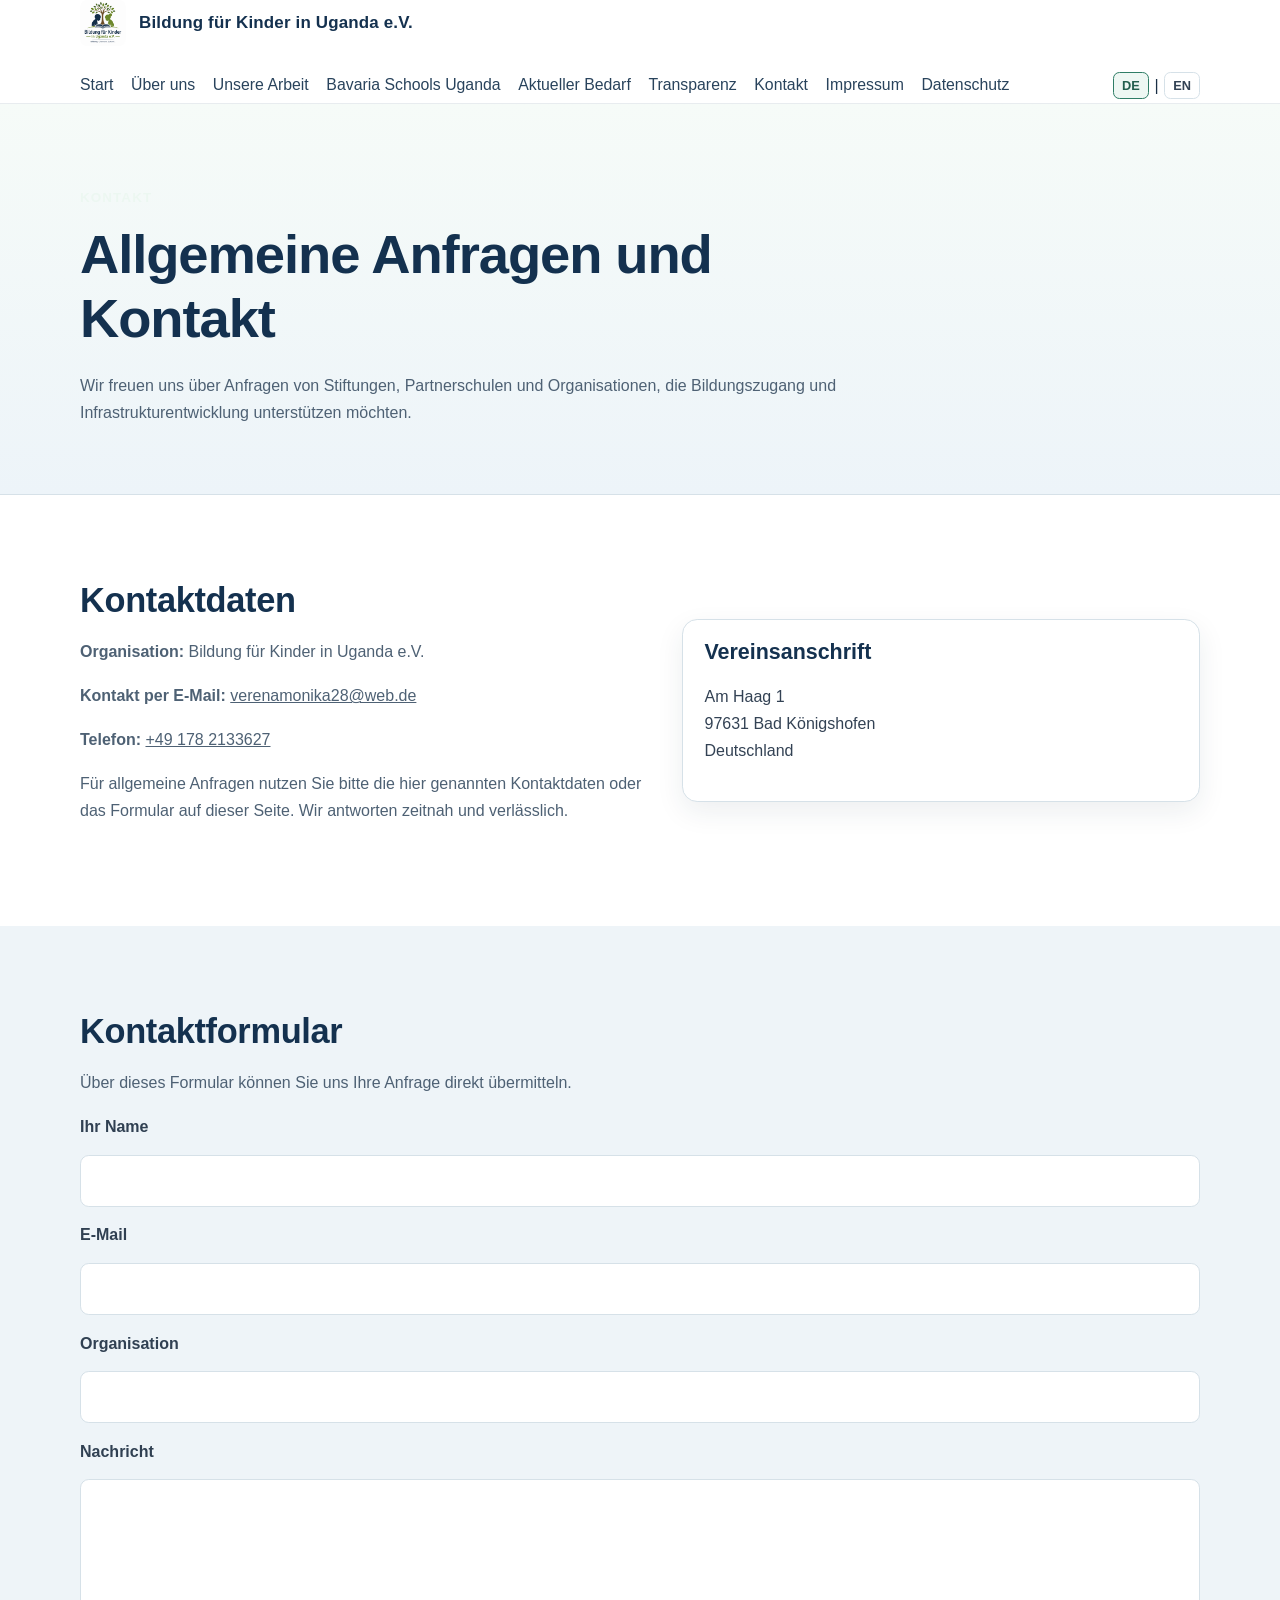
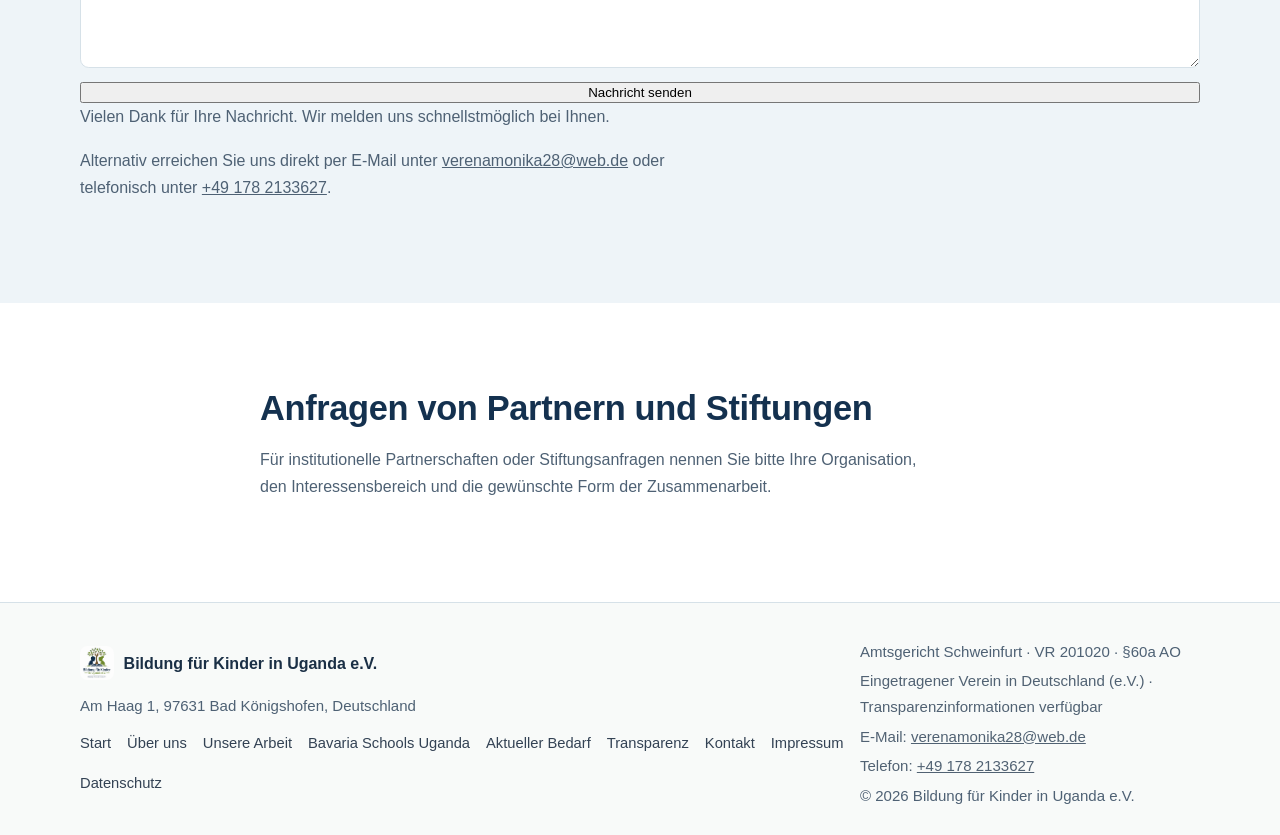
==== contact.html @ a5f2689e "Initial NGO website commit" ====
<!doctype html>
<html lang="de">
  <head>
    <meta charset="UTF-8" />
    <meta name="viewport" content="width=device-width, initial-scale=1.0" />
    <meta
      name="description"
      content="Kontaktseite von Bildung für Kinder in Uganda e.V. mit Vereinsanschrift, Anfrageinformationen und statischer Kontaktformular-Oberfläche."
      data-en="Contact page for Bildung für Kinder in Uganda e.V. with registered address, enquiry information, and a static contact form interface."
    />
    <title data-en="Contact | Bildung für Kinder in Uganda e.V.">Kontakt | Bildung für Kinder in Uganda e.V.</title>
    <!-- Replace with real favicon later -->
    <link rel="icon" href="assets/images/favicon.png" />
    <link rel="stylesheet" href="assets/css/styles.css" />
  </head>
  <body>
    <a class="skip-link" href="#main-content" data-en="Skip to main content">Zum Inhalt springen</a>
    <form name="contact" netlify hidden>
      <input type="text" name="name" />
      <input type="email" name="email" />
      <input type="text" name="organisation" />
      <textarea name="message"></textarea>
    </form>
    <header class="site-header">
      <div class="container nav-wrap">
        <a class="logo" href="index.html">
          <img
            class="logo-img"
            src="assets/images/logo-bildung-fuer-kinder-uganda-ev.png"
            alt="Logo von Bildung für Kinder in Uganda e.V."
          />
          <span class="logo-text">Bildung für Kinder in Uganda e.V.</span>
        </a>
        <button class="menu-toggle" type="button" aria-expanded="false" aria-controls="primary-nav" data-en="Menu">Menü</button>
        <nav id="primary-nav" class="nav" aria-label="Primary navigation">
          <a href="index.html" data-en="Home">Start</a>
          <a href="about.html" data-en="About">Über uns</a>
          <a href="our-work.html" data-en="Our Work">Unsere Arbeit</a>
          <a href="bavaria-schools.html">Bavaria Schools Uganda</a>
          <a href="current-needs.html" data-en="Current Needs">Aktueller Bedarf</a>
          <a href="transparency.html" data-en="Transparency">Transparenz</a>
          <a href="contact.html" data-en="Contact">Kontakt</a>
          <a href="impressum.html">Impressum</a>
          <a href="privacy.html" data-en="Privacy">Datenschutz</a>
        </nav>
        <div class="lang-switcher" aria-label="Sprachauswahl">
          <button class="lang-btn active" type="button" data-lang="de">DE</button><span>|</span><button class="lang-btn" type="button" data-lang="en">EN</button>
        </div>
      </div>
    </header>

    <main id="main-content">
      <section class="page-hero">
        <div class="container">
          <p class="eyebrow" data-en="Contact">Kontakt</p>
          <h1 data-en="General enquiries and partnership contact">Allgemeine Anfragen und Kontakt</h1>
          <p data-en="We welcome enquiries from foundations, partner schools, and organisations interested in supporting educational access and infrastructure development.">
            Wir freuen uns über Anfragen von Stiftungen, Partnerschulen und Organisationen, die
            Bildungszugang und Infrastrukturentwicklung unterstützen möchten.
          </p>
        </div>
      </section>

      <section class="section">
        <div class="container two-col">
          <div>
            <h2 data-en="Contact Details">Kontaktdaten</h2>
            <p><strong data-en="Organisation:">Organisation:</strong> Bildung für Kinder in Uganda e.V.</p>
            <p><strong data-en="Contact by email:">Kontakt per E-Mail:</strong> <a href="mailto:verenamonika28@web.de">verenamonika28@web.de</a></p>
            <p><strong data-en="Phone:">Telefon:</strong> <a href="tel:+491782133627">+49 178 2133627</a></p>
            <p data-en="For general enquiries, please use the contact details listed here or the form on this page. We aim to respond as promptly as possible.">
              Für allgemeine Anfragen nutzen Sie bitte die hier genannten Kontaktdaten oder das
              Formular auf dieser Seite. Wir antworten zeitnah und verlässlich.
            </p>
          </div>
          <div class="panel">
            <h3 data-en="Registered Address">Vereinsanschrift</h3>
            <p class="address">
              Am Haag 1<br />
              97631 Bad Königshofen<br />
              Deutschland
            </p>
          </div>
        </div>
      </section>

      <section class="section section-alt">
        <div class="container">
          <h2 data-en="Contact Form">Kontaktformular</h2>
          <p data-en="You can use this form to send us your enquiry directly.">
            Über dieses Formular können Sie uns Ihre Anfrage direkt übermitteln.
          </p>
          <form
            class="form-grid"
            name="contact"
            method="POST"
            data-netlify="true"
            action="/thank-you.html"
          >
            <input type="hidden" name="form-name" value="contact" />

            <label for="name">Ihr Name</label>
            <input id="name" type="text" name="name" required />

            <label for="email">E-Mail</label>
            <input id="email" type="email" name="email" required />

            <label for="organisation">Organisation</label>
            <input id="organisation" type="text" name="organisation" />

            <label for="message">Nachricht</label>
            <textarea id="message" name="message" rows="6" required></textarea>

            <button type="submit">Nachricht senden</button>
          </form>
          <p data-en="Thank you for your message. We will respond as quickly as possible.">
            Vielen Dank für Ihre Nachricht. Wir melden uns schnellstmöglich bei Ihnen.
          </p>
          <p data-en="Alternatively, you can reach us directly by email at verenamonika28@web.de or by phone at +49 178 2133627.">
            Alternativ erreichen Sie uns direkt per E-Mail unter
            <a href="mailto:verenamonika28@web.de">verenamonika28@web.de</a>
            oder telefonisch unter <a href="tel:+491782133627">+49 178 2133627</a>.
          </p>
        </div>
      </section>

      <section class="section">
        <div class="container narrow">
          <h2 data-en="Partnership and Foundation Enquiries">Anfragen von Partnern und Stiftungen</h2>
          <p data-en="For institutional partnerships or foundation enquiries, please include your organization details, area of interest, and preferred form of cooperation.">
            Für institutionelle Partnerschaften oder Stiftungsanfragen nennen Sie bitte Ihre
            Organisation, den Interessensbereich und die gewünschte Form der Zusammenarbeit.
          </p>
        </div>
      </section>
    </main>

    <footer class="site-footer">
      <div class="container footer-grid">
        <div>
          <strong>
            <img
              class="footer-logo"
              src="assets/images/logo-bildung-fuer-kinder-uganda-ev.png"
              alt="Logo von Bildung für Kinder in Uganda e.V."
            />
            Bildung für Kinder in Uganda e.V.
          </strong>
          <p data-en="Am Haag 1, 97631 Bad Königshofen, Germany">Am Haag 1, 97631 Bad Königshofen, Deutschland</p>
          <ul class="footer-links">
            <li><a href="index.html" data-en="Home">Start</a></li>
            <li><a href="about.html" data-en="About">Über uns</a></li>
            <li><a href="our-work.html" data-en="Our Work">Unsere Arbeit</a></li>
            <li><a href="bavaria-schools.html">Bavaria Schools Uganda</a></li>
            <li><a href="current-needs.html" data-en="Current Needs">Aktueller Bedarf</a></li>
            <li><a href="transparency.html" data-en="Transparency">Transparenz</a></li>
            <li><a href="contact.html" data-en="Contact">Kontakt</a></li>
            <li><a href="impressum.html">Impressum</a></li>
            <li><a href="privacy.html" data-en="Privacy">Datenschutz</a></li>
          </ul>
        </div>
        <div>
          <p>Amtsgericht Schweinfurt · VR 201020 · §60a AO</p>
          <p class="footer-note" data-en="Registered association in Germany (e.V.) · Transparency information available">Eingetragener Verein in Deutschland (e.V.) · Transparenzinformationen verfügbar</p>
          <p class="footer-note">E-Mail: <a href="mailto:verenamonika28@web.de">verenamonika28@web.de</a></p>
          <p class="footer-note">Telefon: <a href="tel:+491782133627">+49 178 2133627</a></p>
          <p>© 2026 Bildung für Kinder in Uganda e.V.</p>
        </div>
      </div>
    </footer>

    <script src="assets/js/main.js"></script>
  </body>
</html>
---- assets/css/styles.css ----
:root {
  --bg: #ffffff;
  --text: #1a2f45;
  --muted: #4e6174;
  --heading: #14314f;
  --accent: #2f7d66;
  --accent-dark: #235f4e;
  --surface: #f5f9f7;
  --surface-alt: #eef4f8;
  --border: #d6e1e8;
  --shadow: 0 10px 28px rgba(21, 47, 70, 0.08);
}

*,
*::before,
*::after {
  box-sizing: border-box;
}

html {
  scroll-behavior: smooth;
}

body {
  margin: 0;
  font-family: "Inter", "Segoe UI", Roboto, Arial, sans-serif;
  line-height: 1.7;
  color: var(--text);
  background: var(--bg);
  overflow-x: hidden;
}

img {
  max-width: 100%;
  display: block;
}

a {
  color: inherit;
}

.container {
  width: min(1120px, 92%);
  margin: 0 auto;
}

.narrow {
  width: min(760px, 100%);
}

.section {
  padding: 5.3rem 0;
}

.section-alt {
  background: var(--surface-alt);
}

.section-highlight {
  background: var(--surface);
  border-top: 1px solid var(--border);
  border-bottom: 1px solid var(--border);
}

.section-cta {
  background: linear-gradient(180deg, #f6fbf8 0%, #eef8f3 100%);
}

h1,
h2,
h3 {
  line-height: 1.18;
  margin: 0 0 1.1rem;
  color: var(--heading);
}

h1 {
  font-size: clamp(2.1rem, 4.6vw, 3.4rem);
  letter-spacing: -0.02em;
}

h2 {
  font-size: clamp(1.55rem, 2.7vw, 2.15rem);
  letter-spacing: -0.01em;
}

h3 {
  font-size: clamp(1.12rem, 1.9vw, 1.34rem);
}

p {
  margin: 0 0 1.05rem;
  color: var(--muted);
}

main p,
main li {
  max-width: 74ch;
}

.skip-link {
  position: absolute;
  left: -999px;
  top: 0.5rem;
  background: #0f1720;
  color: #fff;
  padding: 0.6rem 0.9rem;
  border-radius: 0.4rem;
}

.skip-link:focus {
  left: 0.75rem;
  z-index: 9999;
}

.site-header {
  position: sticky;
  top: 0;
  z-index: 20;
  background: rgba(255, 255, 255, 0.95);
  backdrop-filter: blur(8px);
  border-bottom: 1px solid #e8ecef;
}

.nav-wrap {
  display: flex;
  align-items: center;
  justify-content: space-between;
  gap: 1.4rem;
  min-height: 92px;
  flex-wrap: wrap;
}

.logo {
  display: inline-flex;
  align-items: center;
  gap: 0.82rem;
  text-decoration: none;
  font-weight: 700;
  color: var(--heading);
  letter-spacing: 0.01em;
}

.logo-img {
  width: 46px;
  height: 46px;
  object-fit: contain;
  border-radius: 0.45rem;
  flex-shrink: 0;
}

.logo-text {
  line-height: 1.25;
  font-size: 1.06rem;
}

.nav {
  display: flex;
  align-items: center;
  gap: 1.1rem;
  flex-wrap: wrap;
  justify-content: flex-end;
}

.nav a {
  text-decoration: none;
  color: #29435c;
  font-weight: 500;
  font-size: 0.99rem;
  padding: 0.24rem 0;
}

.nav a:hover,
.nav a:focus-visible {
  color: var(--accent);
}

.menu-toggle {
  display: none;
  border: 1px solid var(--border);
  background: #fff;
  border-radius: 0.55rem;
  padding: 0.5rem 0.85rem;
  font-weight: 600;
  color: #263445;
}

.lang-switcher {
  display: inline-flex;
  align-items: center;
  gap: 0.35rem;
  margin-left: 0.4rem;
}

.lang-btn {
  border: 1px solid var(--border);
  background: #fff;
  color: #334254;
  border-radius: 0.4rem;
  padding: 0.3rem 0.5rem;
  font-size: 0.8rem;
  font-weight: 600;
  cursor: pointer;
}

.lang-btn.active {
  border-color: var(--accent);
  color: var(--accent-dark);
  background: #eef7f3;
}

.hero {
  position: relative;
  min-height: 72vh;
  display: grid;
}

.hero img {
  width: 100%;
  height: 100%;
  object-fit: cover;
  min-height: 72vh;
  background: #dfe8e3;
}

.hero-overlay {
  position: absolute;
  inset: 0;
  background: linear-gradient(100deg, rgba(13, 28, 45, 0.8), rgba(27, 82, 62, 0.52));
  display: flex;
  align-items: center;
}

.hero-content {
  max-width: 760px;
  color: #fff;
}

.hero-content p {
  color: rgba(247, 251, 248, 0.96);
  font-size: 1.06rem;
}

.eyebrow {
  text-transform: uppercase;
  letter-spacing: 0.08em;
  font-size: 0.84rem;
  font-weight: 600;
  color: #ecf7f1;
  margin-bottom: 0.8rem;
}

.hero-actions {
  display: flex;
  flex-wrap: wrap;
  gap: 0.95rem;
  margin-top: 2rem;
}

.hero-content h1 {
  color: #ffffff;
  margin-bottom: 1.15rem;
  font-size: clamp(2.35rem, 5vw, 3.7rem);
}

.page-hero {
  background: linear-gradient(180deg, #f6fbf8 0%, #edf4f9 100%);
  border-bottom: 1px solid var(--border);
  padding: 5.2rem 0 3.2rem;
}

.page-hero h1 {
  max-width: 780px;
}

.page-hero p {
  max-width: 760px;
}

.page-hero h1 {
  margin-bottom: 1.3rem;
}

.btn {
  display: inline-block;
  text-decoration: none;
  border-radius: 0.62rem;
  padding: 0.84rem 1.28rem;
  font-weight: 600;
  transition: 0.2s ease;
  box-shadow: 0 4px 12px rgba(17, 49, 34, 0.08);
}

.btn-primary {
  background: var(--accent);
  color: #fff;
  border: 1px solid transparent;
}

.btn-primary:hover,
.btn-primary:focus-visible {
  background: var(--accent-dark);
}

.btn-outline {
  border: 1px solid rgba(255, 255, 255, 0.9);
  color: #fff;
  background: rgba(13, 37, 54, 0.18);
}

.btn-outline:hover,
.btn-outline:focus-visible {
  background: rgba(255, 255, 255, 0.14);
}

.grid {
  display: grid;
  gap: 1.25rem;
  margin-top: 1.4rem;
}

.cards-4 {
  grid-template-columns: repeat(4, minmax(0, 1fr));
}

.cards-3 {
  grid-template-columns: repeat(3, minmax(0, 1fr));
}

.cards-2 {
  grid-template-columns: repeat(2, minmax(0, 1fr));
}

.card {
  background: #fff;
  border: 1px solid var(--border);
  border-radius: 0.95rem;
  padding: 1.25rem;
  box-shadow: var(--shadow);
}

.card h3 {
  font-size: 1.05rem;
}

.two-col {
  display: grid;
  grid-template-columns: 1.1fr 1fr;
  gap: 2rem;
  align-items: center;
}

.image-card {
  border-radius: 1rem;
  overflow: hidden;
  border: 1px solid var(--border);
  box-shadow: var(--shadow);
  min-height: 290px;
  margin-top: 1rem;
}

.image-card img {
  width: 100%;
  height: 100%;
  object-fit: cover;
  background: #dfe8e3;
}

.portrait-frame {
  width: min(220px, 100%);
  aspect-ratio: 4 / 5;
  border-radius: 0.75rem;
  overflow: hidden;
  border: 1px solid var(--border);
  background: #dfe8e3;
  margin-bottom: 0.8rem;
}

.portrait-frame img {
  width: 100%;
  height: 100%;
  object-fit: cover;
}

.partner-list,
.check-list {
  list-style: none;
  padding: 0;
  margin: 1.1rem 0 0;
}

.partner-list li,
.check-list li {
  position: relative;
  padding-left: 1.4rem;
  margin-bottom: 0.7rem;
  color: var(--muted);
}

.partner-list li::before,
.check-list li::before {
  content: "•";
  position: absolute;
  left: 0;
  color: var(--accent);
  font-weight: 700;
}

.panel {
  background: #fff;
  border: 1px solid var(--border);
  border-radius: 0.95rem;
  padding: 1.25rem 1.35rem;
  box-shadow: var(--shadow);
}

.panel ul {
  margin: 0;
  padding-left: 1rem;
  color: var(--muted);
}

.trust-grid {
  display: grid;
  grid-template-columns: repeat(3, minmax(0, 1fr));
  gap: 1rem;
  margin-top: 1.2rem;
}

.trust-item {
  background: #fff;
  border: 1px solid var(--border);
  border-radius: 0.75rem;
  padding: 0.9rem 1rem;
}

.trust-item strong {
  display: block;
  margin-bottom: 0.2rem;
  color: #2e4051;
}

.detail-list {
  list-style: none;
  padding: 0;
  margin: 1rem 0 0;
}

.detail-list li {
  margin-bottom: 0.55rem;
  color: var(--muted);
}

.legal-content h2 {
  margin-top: 2rem;
}

.legal-content h2:first-child {
  margin-top: 0;
}

.legal-content p,
.legal-content li {
  max-width: 860px;
}

.legal-note {
  margin-top: 1.5rem;
  padding: 0.9rem 1rem;
  border: 1px solid var(--border);
  border-radius: 0.6rem;
  background: #f8fbf9;
}

.form-grid {
  display: grid;
  gap: 0.9rem;
  margin-top: 0.45rem;
}

.form-grid label {
  font-weight: 600;
  color: #304052;
}

.form-grid input,
.form-grid textarea {
  width: 100%;
  border: 1px solid var(--border);
  border-radius: 0.55rem;
  padding: 0.72rem 0.82rem;
  font: inherit;
  color: var(--text);
  background: #fff;
}

.form-grid textarea {
  min-height: 150px;
  resize: vertical;
}

.address {
  color: #334254;
}

.site-footer {
  border-top: 1px solid var(--border);
  background: #f8faf9;
  padding: 2rem 0 1.7rem;
}

.footer-grid {
  display: grid;
  grid-template-columns: 1fr auto;
  gap: 1rem;
  align-items: center;
}

.footer-links {
  list-style: none;
  padding: 0;
  margin: 0.7rem 0 0;
  display: flex;
  flex-wrap: wrap;
  gap: 0.8rem 1rem;
}

.footer-links a {
  text-decoration: none;
  color: #334254;
  font-size: 0.92rem;
}

.footer-links a:hover,
.footer-links a:focus-visible {
  color: var(--accent);
}

.site-footer p {
  margin: 0.25rem 0 0;
  font-size: 0.94rem;
}

.footer-note {
  color: #516273;
  font-size: 0.88rem;
  max-width: 340px;
}

.site-footer strong {
  display: inline-flex;
  align-items: center;
  gap: 0.6rem;
}

.footer-logo {
  width: 34px;
  height: 34px;
  object-fit: contain;
  border-radius: 0.45rem;
  flex-shrink: 0;
}

@media (max-width: 980px) {
  .cards-4 {
    grid-template-columns: repeat(2, minmax(0, 1fr));
  }

  .cards-3 {
    grid-template-columns: repeat(2, minmax(0, 1fr));
  }

  .cards-2 {
    grid-template-columns: 1fr;
  }

  .two-col {
    grid-template-columns: 1fr;
  }

  .trust-grid {
    grid-template-columns: 1fr;
  }
}

@media (max-width: 760px) {
  .menu-toggle {
    display: inline-block;
  }

  .lang-switcher {
    margin-left: 0;
  }

  .nav {
    position: absolute;
    top: 92px;
    right: 4%;
    left: 4%;
    background: #fff;
    border: 1px solid var(--border);
    border-radius: 0.8rem;
    padding: 0.75rem;
    box-shadow: var(--shadow);
    display: none;
    flex-direction: column;
    align-items: flex-start;
    gap: 0.7rem;
  }

  .nav a {
    font-size: 1rem;
  }

  .nav.open {
    display: flex;
  }

  .cards-4,
  .cards-3,
  .cards-2 {
    grid-template-columns: 1fr;
  }

  .hero {
    min-height: 66vh;
  }

  .hero img {
    min-height: 66vh;
  }

  .section {
    padding: 4.1rem 0;
  }

  .footer-grid {
    grid-template-columns: 1fr;
  }

  .page-hero {
    padding: 4.5rem 0 2.7rem;
  }
}
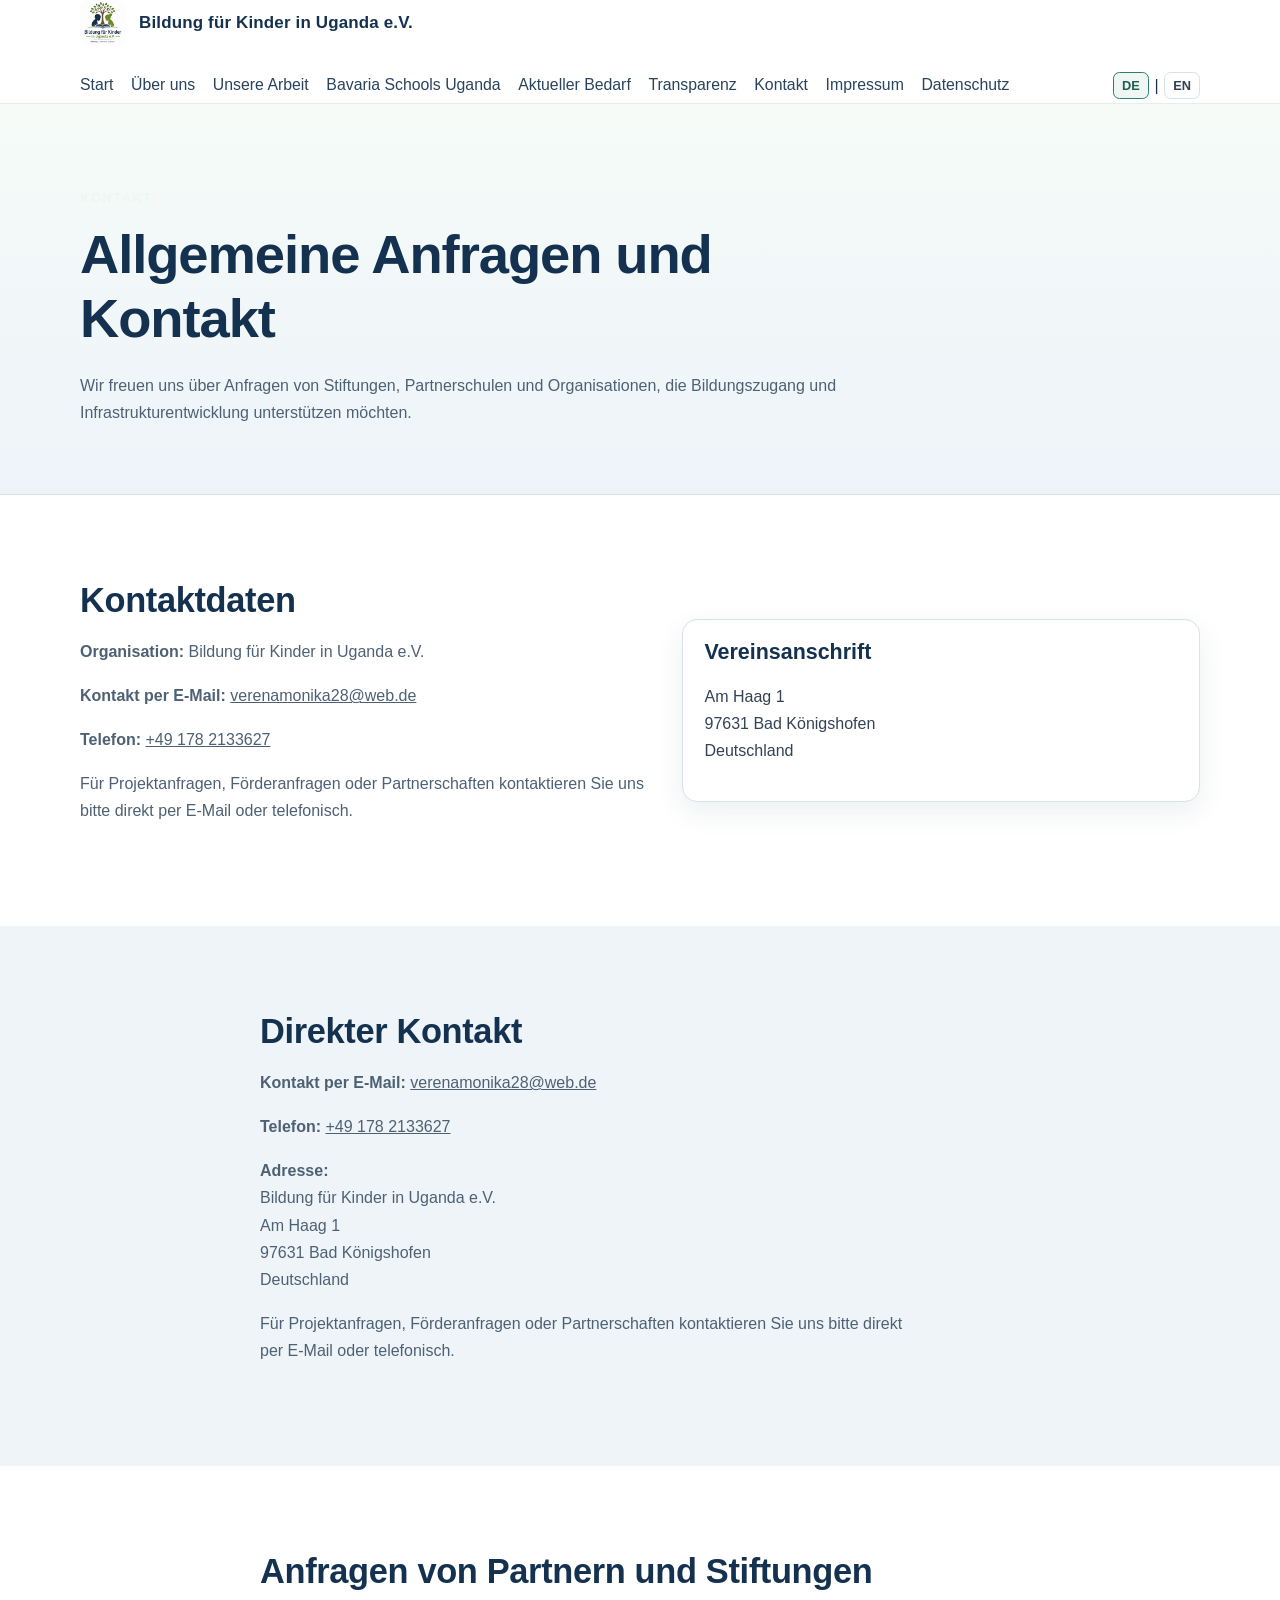
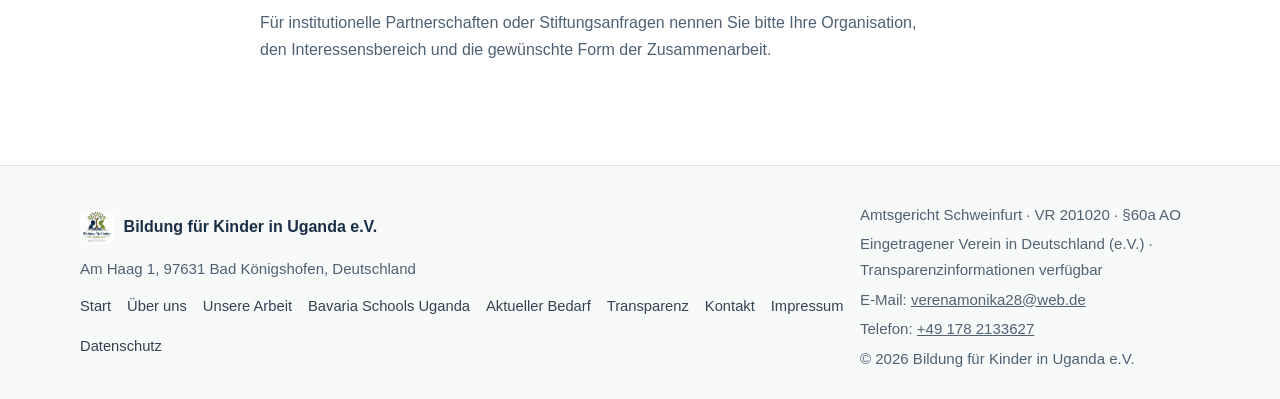
==== commit 6ede2667: "Replace contact form with direct contact details Made-with: Cursor" ====
--- a/contact.html
+++ b/contact.html
@@ -5,8 +5,8 @@
     <meta name="viewport" content="width=device-width, initial-scale=1.0" />
     <meta
       name="description"
-      content="Kontaktseite von Bildung für Kinder in Uganda e.V. mit Vereinsanschrift, Anfrageinformationen und statischer Kontaktformular-Oberfläche."
-      data-en="Contact page for Bildung für Kinder in Uganda e.V. with registered address, enquiry information, and a static contact form interface."
+      content="Kontaktseite von Bildung für Kinder in Uganda e.V. mit direkten Kontaktdaten und Vereinsanschrift."
+      data-en="Contact page for Bildung für Kinder in Uganda e.V. with direct contact details and registered address."
     />
     <title data-en="Contact | Bildung für Kinder in Uganda e.V.">Kontakt | Bildung für Kinder in Uganda e.V.</title>
     <!-- Replace with real favicon later -->
@@ -15,12 +15,6 @@
   </head>
   <body>
     <a class="skip-link" href="#main-content" data-en="Skip to main content">Zum Inhalt springen</a>
-    <form name="contact" netlify hidden>
-      <input type="text" name="name" />
-      <input type="email" name="email" />
-      <input type="text" name="organisation" />
-      <textarea name="message"></textarea>
-    </form>
     <header class="site-header">
       <div class="container nav-wrap">
         <a class="logo" href="index.html">
@@ -68,9 +62,9 @@
             <p><strong data-en="Organisation:">Organisation:</strong> Bildung für Kinder in Uganda e.V.</p>
             <p><strong data-en="Contact by email:">Kontakt per E-Mail:</strong> <a href="mailto:verenamonika28@web.de">verenamonika28@web.de</a></p>
             <p><strong data-en="Phone:">Telefon:</strong> <a href="tel:+491782133627">+49 178 2133627</a></p>
-            <p data-en="For general enquiries, please use the contact details listed here or the form on this page. We aim to respond as promptly as possible.">
-              Für allgemeine Anfragen nutzen Sie bitte die hier genannten Kontaktdaten oder das
-              Formular auf dieser Seite. Wir antworten zeitnah und verlässlich.
+            <p data-en="For project enquiries, funding enquiries, or partnerships, please contact us directly by email or phone.">
+              Für Projektanfragen, Förderanfragen oder Partnerschaften kontaktieren Sie uns bitte
+              direkt per E-Mail oder telefonisch.
             </p>
           </div>
           <div class="panel">
@@ -85,41 +79,14 @@
       </section>
 
       <section class="section section-alt">
-        <div class="container">
-          <h2 data-en="Contact Form">Kontaktformular</h2>
-          <p data-en="You can use this form to send us your enquiry directly.">
-            Über dieses Formular können Sie uns Ihre Anfrage direkt übermitteln.
-          </p>
-          <form
-            class="form-grid"
-            name="contact"
-            method="POST"
-            data-netlify="true"
-            action="/thank-you.html"
-          >
-            <input type="hidden" name="form-name" value="contact" />
-
-            <label for="name">Ihr Name</label>
-            <input id="name" type="text" name="name" required />
-
-            <label for="email">E-Mail</label>
-            <input id="email" type="email" name="email" required />
-
-            <label for="organisation">Organisation</label>
-            <input id="organisation" type="text" name="organisation" />
-
-            <label for="message">Nachricht</label>
-            <textarea id="message" name="message" rows="6" required></textarea>
-
-            <button type="submit">Nachricht senden</button>
-          </form>
-          <p data-en="Thank you for your message. We will respond as quickly as possible.">
-            Vielen Dank für Ihre Nachricht. Wir melden uns schnellstmöglich bei Ihnen.
-          </p>
-          <p data-en="Alternatively, you can reach us directly by email at verenamonika28@web.de or by phone at +49 178 2133627.">
-            Alternativ erreichen Sie uns direkt per E-Mail unter
-            <a href="mailto:verenamonika28@web.de">verenamonika28@web.de</a>
-            oder telefonisch unter <a href="tel:+491782133627">+49 178 2133627</a>.
+        <div class="container narrow">
+          <h2 data-en="Direct Contact">Direkter Kontakt</h2>
+          <p><strong data-en="Contact by email:">Kontakt per E-Mail:</strong> <a href="mailto:verenamonika28@web.de">verenamonika28@web.de</a></p>
+          <p><strong data-en="Phone:">Telefon:</strong> <a href="tel:+491782133627">+49 178 2133627</a></p>
+          <p><strong data-en="Address:">Adresse:</strong><br />Bildung für Kinder in Uganda e.V.<br />Am Haag 1<br />97631 Bad Königshofen<br />Deutschland</p>
+          <p data-en="For project enquiries, funding enquiries, or partnerships, please contact us directly by email or phone.">
+            Für Projektanfragen, Förderanfragen oder Partnerschaften kontaktieren Sie uns bitte
+            direkt per E-Mail oder telefonisch.
           </p>
         </div>
       </section>
